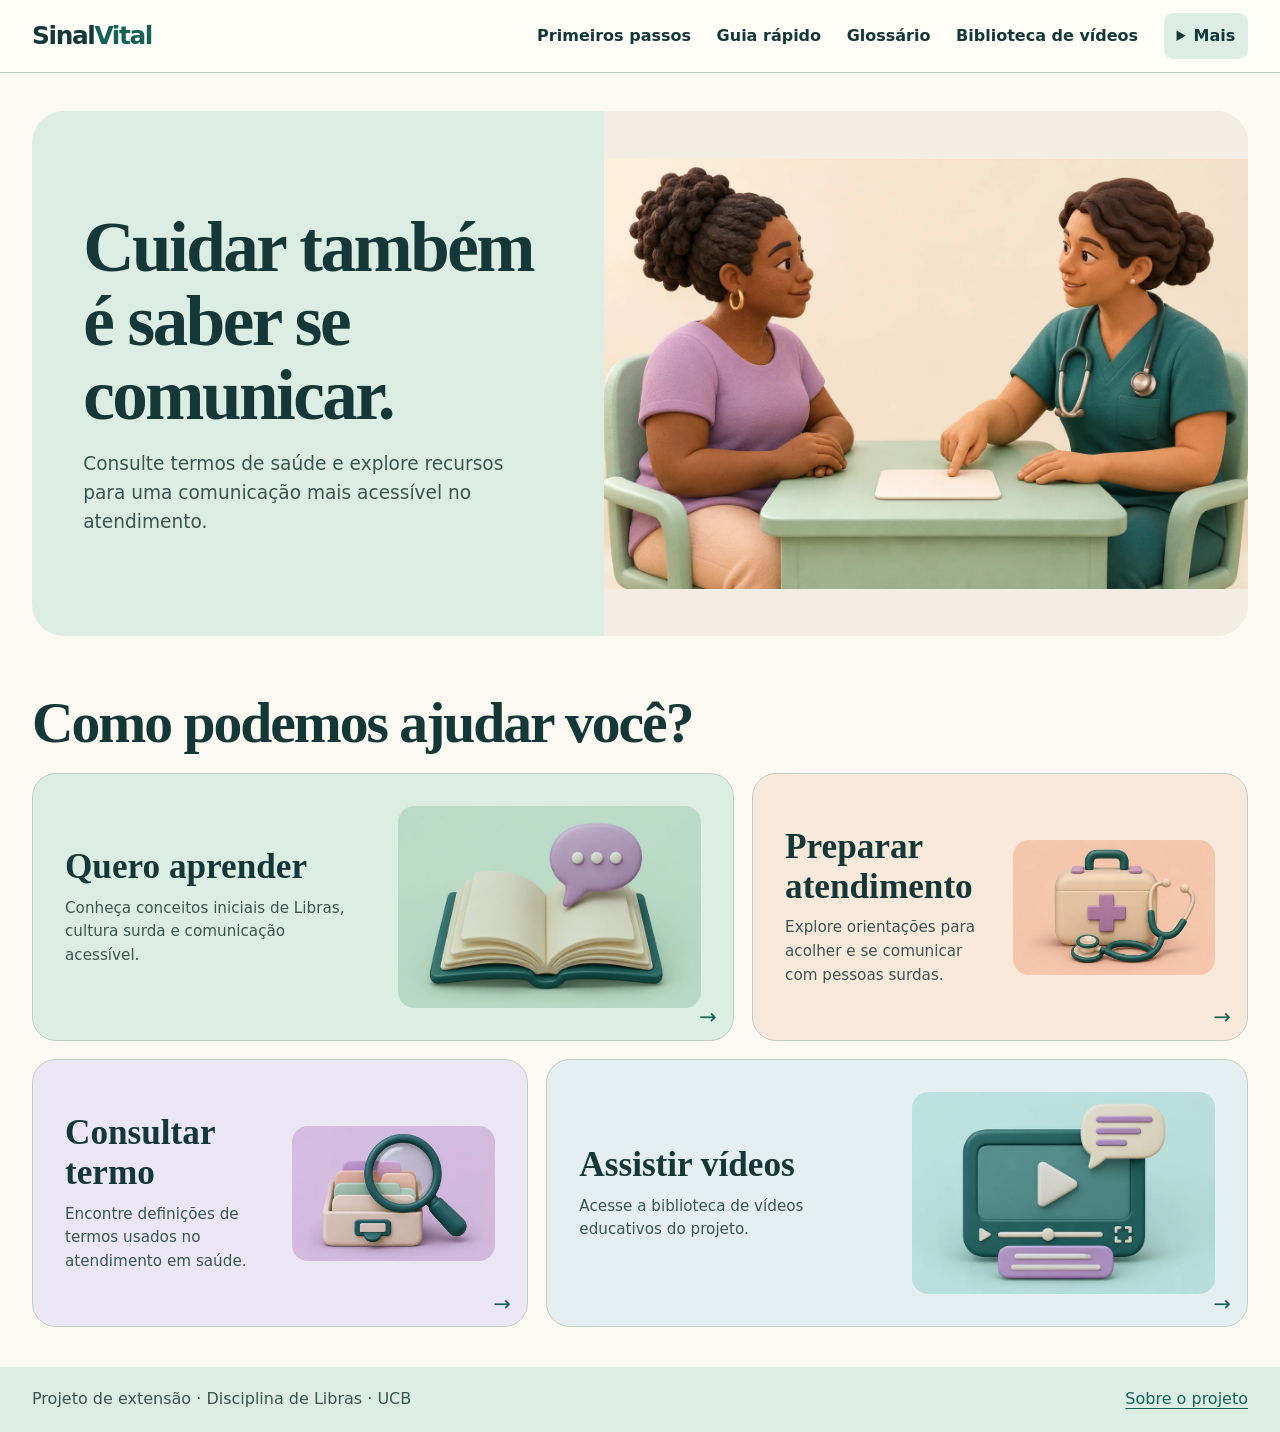
==== index.html @ da1452f1 "feat: implementar estrutura multipagina do SinalVital" ====
<!doctype html>
<html lang="pt-BR">
<head>
  <meta charset="utf-8">
  <meta name="viewport" content="width=device-width, initial-scale=1">
  <meta name="description" content="Recursos educativos sobre Libras e comunicação acessível no atendimento em saúde.">
  <meta name="theme-color" content="#f8f8f1">
  <title>SinalVital | Libras e comunicação na saúde</title>
  <link rel="stylesheet" href="assets/css/global.css">
  <link rel="stylesheet" href="assets/css/components.css">
  <link rel="stylesheet" href="assets/css/pages/index.css">
  <script defer src="assets/js/navigation.js"></script>
</head>
<body>
  <a class="skip-link" href="#conteudo">Ir para o conteúdo</a>
  <header class="site-header">
    <div class="wrap header-inner">
      <a class="brand" href="index.html" aria-current="page" aria-label="SinalVital, página inicial">Sinal<span>Vital</span></a>
      <nav class="desktop-nav" aria-label="Navegação principal">
        <a href="pages/primeiros-passos.html">Primeiros passos</a>
        <a href="pages/guia-rapido.html">Guia rápido</a>
        <a href="pages/glossario.html">Glossário</a>
        <a href="pages/biblioteca-videos.html">Biblioteca de vídeos</a>
        <details class="disclosure">
          <summary>Mais</summary>
          <div class="menu-panel">
            <a href="pages/quiz.html">Quiz educativo</a>
            <a href="pages/alfabeto-manual.html">Alfabeto manual</a>
            <a href="pages/sobre.html">Sobre o projeto</a>
          </div>
        </details>
      </nav>
      <nav class="mobile-nav" aria-label="Navegação principal">
        <details class="disclosure" data-current>
          <summary>Menu</summary>
          <div class="menu-panel">
            <a href="index.html" aria-current="page">Home</a>
            <a href="pages/primeiros-passos.html">Primeiros passos</a>
            <a href="pages/guia-rapido.html">Guia rápido</a>
            <a href="pages/glossario.html">Glossário</a>
            <a href="pages/biblioteca-videos.html">Biblioteca de vídeos</a>
            <a href="pages/quiz.html">Quiz educativo</a>
            <a href="pages/alfabeto-manual.html">Alfabeto manual</a>
            <a href="pages/sobre.html">Sobre o projeto</a>
          </div>
        </details>
      </nav>
    </div>
  </header>

  <main id="conteudo" class="wrap" tabindex="-1">
    <section class="hero" aria-labelledby="home">
      <div class="hero-copy">
        <h1 id="home" tabindex="-1">Cuidar também é saber se comunicar.</h1>
        <p>Consulte termos de saúde e explore recursos para uma comunicação mais acessível no atendimento.</p>
      </div>
      <img class="hero-image" src="assets/img/acolhimento.webp" alt="" width="1440" height="960" fetchpriority="high" decoding="async">
    </section>
    <section class="paths" aria-labelledby="paths-title">
      <h2 id="paths-title">Como podemos ajudar você?</h2>
      <ul class="cards">
        <li>
          <a class="card" href="pages/primeiros-passos.html">
            <img class="path-art" src="assets/img/card-aprender.webp" alt="" width="720" height="480" loading="lazy" decoding="async">
            <div><h3>Quero aprender</h3><p>Conheça conceitos iniciais de Libras, cultura surda e comunicação acessível.</p></div>
            <span class="arrow" aria-hidden="true">→</span>
          </a>
        </li>
        <li>
          <a class="card" href="pages/guia-rapido.html">
            <img class="path-art" src="assets/img/card-atendimento.webp" alt="" width="720" height="480" loading="lazy" decoding="async">
            <div><h3>Preparar atendimento</h3><p>Explore orientações para acolher e se comunicar com pessoas surdas.</p></div>
            <span class="arrow" aria-hidden="true">→</span>
          </a>
        </li>
        <li>
          <a class="card" href="pages/glossario.html">
            <img class="path-art" src="assets/img/card-glossario.webp" alt="" width="720" height="480" loading="lazy" decoding="async">
            <div><h3>Consultar termo</h3><p>Encontre definições de termos usados no atendimento em saúde.</p></div>
            <span class="arrow" aria-hidden="true">→</span>
          </a>
        </li>
        <li>
          <a class="card" href="pages/biblioteca-videos.html">
            <img class="path-art" src="assets/img/card-videos.webp" alt="" width="720" height="480" loading="lazy" decoding="async">
            <div><h3>Assistir vídeos</h3><p>Acesse a biblioteca de vídeos educativos do projeto.</p></div>
            <span class="arrow" aria-hidden="true">→</span>
          </a>
        </li>
      </ul>
    </section>
  </main>

  <footer class="site-footer">
    <div class="wrap footer-inner">
      <p>Projeto de extensão · Disciplina de Libras · UCB</p>
      <a href="pages/sobre.html">Sobre o projeto</a>
    </div>
  </footer>
</body>
</html>
---- assets/css/global.css ----
:root {
  color-scheme: light;
  --ink: #143837;
  --muted: #3a5651;
  --accent: #146356;
  --paper: #fbf9f2;
  --mint: #dceee4;
  --line: #bdcfc5;
  --lilac: #ece7f6;
  --peach: #f8e9db;
  --mist: #e5eff2;
  --surface: #fffdf8;
  --font-body: system-ui, sans-serif;
  --font-display: Georgia, "Times New Roman", serif;
  --container-max: 76rem;
  --container-gutter: 2.5rem;
  --content-measure: 65ch;
  --control-height: 2.75rem;
  --panel-radius: 1.35rem;

  font-family: var(--font-body);
  color: var(--ink);
  background: var(--paper);
  line-height: 1.55;
}

*, *::before, *::after { box-sizing: border-box; }
body, h1, h2, h3, p { margin: 0; }
a { color: var(--accent); text-underline-offset: .22em; }
:focus-visible { outline: 3px solid var(--accent); outline-offset: 4px; }
[tabindex="-1"] { scroll-margin-top: 1.25rem; }

h2, .page-title { font-size: clamp(1.5rem, 3vw, 2rem); line-height: 1.2; letter-spacing: -.03em; }

.wrap {
  width: min(var(--container-max), calc(100% - var(--container-gutter)));
  margin-inline: auto;
}

@media (max-width: 47.99rem) {
  :root { --container-gutter: 2rem; }
  .wrap { width: calc(100% - var(--container-gutter)); }
}

[hidden] { display: none !important; }

.skip-link {
  position: absolute;
  z-index: 2;
  inset: .5rem auto auto .5rem;
  padding: .75rem 1rem;
  background: white;
  transform: translateY(-200%);
}

.skip-link:focus { transform: none; }

.visually-hidden {
  position: absolute;
  width: 1px;
  height: 1px;
  padding: 0;
  overflow: hidden;
  clip-path: inset(50%);
  white-space: nowrap;
}

@keyframes sinalvital-enter {
  from { opacity: 0; transform: translateY(.4rem); }
  to { opacity: 1; transform: translateY(0); }
}
---- assets/css/components.css ----
.site-header { background: var(--surface); border-bottom: 1px solid var(--line); }
.header-inner { display: flex; justify-content: space-between; align-items: center; gap: 1rem; min-height: 4.5rem; }
.brand { font-size: 1.55rem; font-weight: 800; letter-spacing: -.055em; text-decoration: none; color: var(--ink); }
.brand span { color: var(--accent); }
.desktop-nav { display: flex; align-items: center; gap: clamp(.7rem, 2vw, 1.75rem); }
.mobile-nav { display: none; }
nav a, .disclosure > summary, .journey-explore > summary { color: var(--ink); font-weight: 650; }
nav a { text-decoration: none; }
nav a:hover, nav a[aria-current="page"], .disclosure[data-current] > summary { text-decoration: underline; }
.disclosure { position: relative; }
.disclosure > summary, .journey-explore > summary { cursor: pointer; padding: .65rem .8rem; border-radius: .6rem; background: var(--mint); }
.menu-panel {
  position: absolute;
  z-index: 1;
  inset: calc(100% + .55rem) 0 auto auto;
  width: max-content;
  max-width: calc(100vw - 2.5rem);
  padding: .35rem;
  border: 1px solid var(--line);
  border-radius: .8rem;
  background: white;
  box-shadow: 0 .5rem 1.5rem #173b361a;
}
.menu-panel a { display: block; padding: .6rem .8rem; border-radius: .5rem; }
.menu-panel a:hover, .menu-panel a[aria-current="page"] { background: var(--mint); }

@media (max-width: 52rem) {
  .desktop-nav { display: none; }
  .mobile-nav { display: block; }
}

.site-footer { background: var(--mint); margin-top: 1rem; }
.footer-inner { display: flex; flex-wrap: wrap; justify-content: space-between; gap: .5rem 1rem; padding-block: 1.25rem; }
.site-footer p { color: var(--muted); }

.module { border: 0; padding-block: clamp(1.5rem, 4vw, 3.5rem); }
.module > p:first-of-type { font-size: 1.1rem; }

.module p { max-width: var(--content-measure); color: var(--muted); margin-block: .65rem; }

.module .page-title {
  font-family: var(--font-display);
  font-size: clamp(2.25rem, 4.5vw, 3.9rem);
}

.related { display: flex; flex-wrap: wrap; gap: .5rem 1.25rem; list-style: none; padding: 0; margin: .75rem 0 0; }

.cards { display: grid; grid-template-columns: repeat(2, minmax(0, 1fr)); gap: .9rem; list-style: none; padding: 0; margin: 1rem 0 0; }
.card {
  display: grid;
  grid-template-columns: auto minmax(0, 1fr) auto;
  align-items: center;
  gap: .9rem;
  height: 100%;
  padding: 1.15rem;
  border: 1px solid var(--line);
  border-radius: 1rem;
  background: white;
  color: var(--ink);
  text-decoration: none;
  transition: background-color .16s ease, border-color .16s ease;
}
.card:hover, .card:focus-visible { background: #eef7ef; border-color: var(--accent); }
.card-icon {
  display: grid;
  place-items: center;
  width: 2.8rem;
  aspect-ratio: 1;
  border-radius: .8rem;
  background: var(--mint);
  color: var(--accent);
  font-size: 1.2rem;
}
.card h3 { font-size: 1.08rem; }
.card p { color: var(--muted); margin-top: .2rem; font-size: .95rem; }
.arrow { font-size: 1.3rem; color: var(--accent); }

.card-icon svg { width: 1.55rem; height: 1.55rem; }

@media (max-width: 40rem) {
  .cards { grid-template-columns: 1fr; }
  .card { padding: .85rem; gap: .6rem; }
}

@media (prefers-reduced-motion: reduce) {
  .card { transition: none; }
}

.journey-steps button,
.journey-button {
  min-height: var(--control-height);
  border: 1px solid var(--accent);
  border-radius: .65rem;
  padding: .6rem .85rem;
  font: inherit;
  font-weight: 700;
  cursor: pointer;
}

.journey-steps button:focus-visible,
.journey-button:focus-visible,
.journey-explore summary:focus-visible { outline-color: var(--ink); }

.journey-button { background: var(--accent); color: white; }
.journey-button:hover { background: var(--ink); }
.journey-button-secondary { background: white; color: var(--ink); }
.journey-button-secondary:hover:not(:disabled) { background: var(--mint); }
.journey-button:disabled { opacity: .55; cursor: default; }

.journey-explore { margin-top: 1.15rem; border: 1px solid var(--line); border-radius: .8rem; }
.journey-explore > div { padding: 0 .85rem .75rem; }

.journey-scenario {
  margin-top: 1.15rem;
  padding: clamp(.85rem, 2vw, 1.35rem);
  border: 1px solid var(--line);
  border-radius: .9rem;
  background: var(--paper);
}
.journey-scenario fieldset { padding: 0; border: 0; margin: 0 0 .8rem; min-width: 0; }
.journey-scenario legend { font-weight: 750; padding: 0; }
.journey-scenario label {
  display: flex;
  align-items: flex-start;
  gap: .55rem;
  margin-top: .55rem;
  padding: .6rem .75rem;
  border: 1px solid var(--line);
  border-radius: .6rem;
  background: white;
  cursor: pointer;
}
.journey-scenario label:has(:checked) { border-color: var(--accent); background: var(--mint); }
.journey-scenario label:focus-within { outline: 2px solid var(--accent); outline-offset: 2px; }
.journey-scenario input { flex: none; margin: .3em 0 0; accent-color: var(--accent); }

@media (prefers-reduced-motion: no-preference) {
  .journey-explore[open] > div { animation: sinalvital-enter .24s ease-out; }
}

.practice-grid {
  display: grid;
  grid-template-columns: repeat(3, minmax(0, 1fr));
  gap: 1rem;
  margin-block: 1.75rem;
}

.practice-grid article, .video-grid article, .feature, .quiz-shell {
  border: 1px solid var(--line);
  border-radius: var(--panel-radius);
  background: var(--surface);
}
.practice-grid article, .video-grid article > div, .feature > div, .quiz-shell { padding: clamp(1rem, 3vw, 1.75rem); }

.practice-grid article:nth-child(3n+2) { background: var(--mint); }
.practice-grid article:nth-child(3n+3) { background: var(--lilac); }
.feature {
  display: grid;
  grid-template-columns: minmax(0, 1.5fr) minmax(0, 1fr);
  margin-block: 1.75rem;
}

.feature > img { height: 100%; max-height: 38rem; border-radius: 0 var(--panel-radius) var(--panel-radius) 0; }

.art-intro {
  display: grid;
  grid-template-columns: minmax(0, 1fr) minmax(0, .62fr);
  align-items: center;
  gap: clamp(1rem, 3vw, 2rem);
  background: var(--mint);
  border-radius: 1.5rem;
  padding: clamp(1.25rem, 4vw, 3rem);
}
.art-intro img, .alphabet-art {
  display: block;
  width: 100%;
  height: auto;
  max-height: 15rem;
  object-fit: contain;
  mix-blend-mode: multiply;
}
.art-intro p { margin-bottom: 0; font-size: 1.1rem; }

@media (max-width: 47.99rem) {
  .art-intro { grid-template-columns: minmax(0, 1fr); }
  .art-intro img { max-height: 11rem; }
  .feature, .practice-grid { grid-template-columns: 1fr; }
  .feature > img { max-height: 16rem; border-radius: 0 0 var(--panel-radius) var(--panel-radius); }
}
---- assets/css/pages/index.css ----
.hero {
  display: grid;
  grid-template-columns: minmax(0, .94fr) minmax(0, 1.06fr);
  align-items: stretch;
  min-height: clamp(24rem, 41vw, 34rem);
  margin-block: clamp(1rem, 3vw, 2.5rem) 3.25rem;
  border-radius: 2rem;
  background: var(--mint);
}
.hero-copy {
  align-self: center;
  padding: clamp(1.8rem, 5vw, 4.5rem) clamp(1.5rem, 4vw, 4rem);
}
.hero h1 {
  font-family: var(--font-display);
  font-size: clamp(2.65rem, 5.55vw, 5.35rem);
  max-width: 14ch;
  line-height: 1.04;
  letter-spacing: -.035em;
}

.hero p { margin-top: 1.1rem; max-width: 39ch; color: var(--muted); font-size: clamp(1rem, 1.45vw, 1.2rem); }

.hero-image {
  display: block;
  width: 100%;
  height: 100%;
  min-height: 0;
  object-fit: contain;
  border-radius: 0 2rem 2rem 0;
  background: #f2eee4;
}

.paths { margin-bottom: 2.5rem; }

.paths h2 {
  font-family: var(--font-display);
  letter-spacing: -.035em;
  font-size: clamp(2.25rem, 4.5vw, 3.9rem);
}

.paths .cards { grid-template-columns: repeat(12, minmax(0, 1fr)); gap: 1.15rem; }
.paths li { grid-column: span 5; }
.paths li:nth-child(4n+1), .paths li:nth-child(4n+4) { grid-column: span 7; }
.paths .card {
  position: relative;
  min-height: 12rem;
  grid-template-columns: minmax(0, 1fr) minmax(0, .95fr);
  isolation: isolate;
  align-items: start;
  padding: clamp(1.15rem, 2.5vw, 2.25rem);
  border-radius: 1.5rem;
  background: var(--mint);
}
.paths .card > div { grid-row: 1; grid-column: 1; align-self: center; }
.paths .card h3 { font-family: var(--font-display); font-size: clamp(1.5rem, 3vw, 2.2rem); line-height: 1.12; }
.paths .card p { margin-top: .65rem; max-width: 30ch; }
.paths li:nth-child(2) .card { background: var(--peach); }
.paths li:nth-child(3) .card { background: var(--lilac); }
.paths li:nth-child(4) .card { background: var(--mist); }

.paths .arrow { position: absolute; inset: auto 1rem .4rem auto; }

.path-art {
  width: 100%;
  border-radius: 1rem;
  height: auto;
  min-height: 7rem;
  align-self: center;
  object-fit: contain;
  mix-blend-mode: multiply;
}

@media (max-width: 47.99rem) {
  .hero { grid-template-columns: minmax(0, 1fr); min-height: 0; }
  .hero-image { height: auto; max-height: 19rem; border-radius: 0 0 2rem 2rem; }
  .paths .cards { grid-template-columns: 1fr; }
  .paths .cards > li { grid-column: 1; }
  .paths .card { min-height: 9rem; }
  .paths .card { grid-template-columns: minmax(0, 1fr) minmax(0, .65fr); }
  .path-art { min-height: 0; }
}

@media (max-width: 40rem) {
  .hero { margin-top: 1rem; }
}

@media (prefers-reduced-motion: no-preference) {
  .paths li { animation: sinalvital-enter .4s ease-out both; }
  .paths li:nth-child(2) { animation-delay: .06s; }
  .paths li:nth-child(3) { animation-delay: .12s; }
  .paths li:nth-child(4) { animation-delay: .18s; }
  .paths .card { transition: transform .18s ease, box-shadow .18s ease; }
  .paths .card:hover { box-shadow: 0 .6rem 1.35rem #14383721; }
  .hero, .paths { animation: sinalvital-enter .24s ease-out; }
  .paths .card:hover { transform: translateY(-2px); }
}
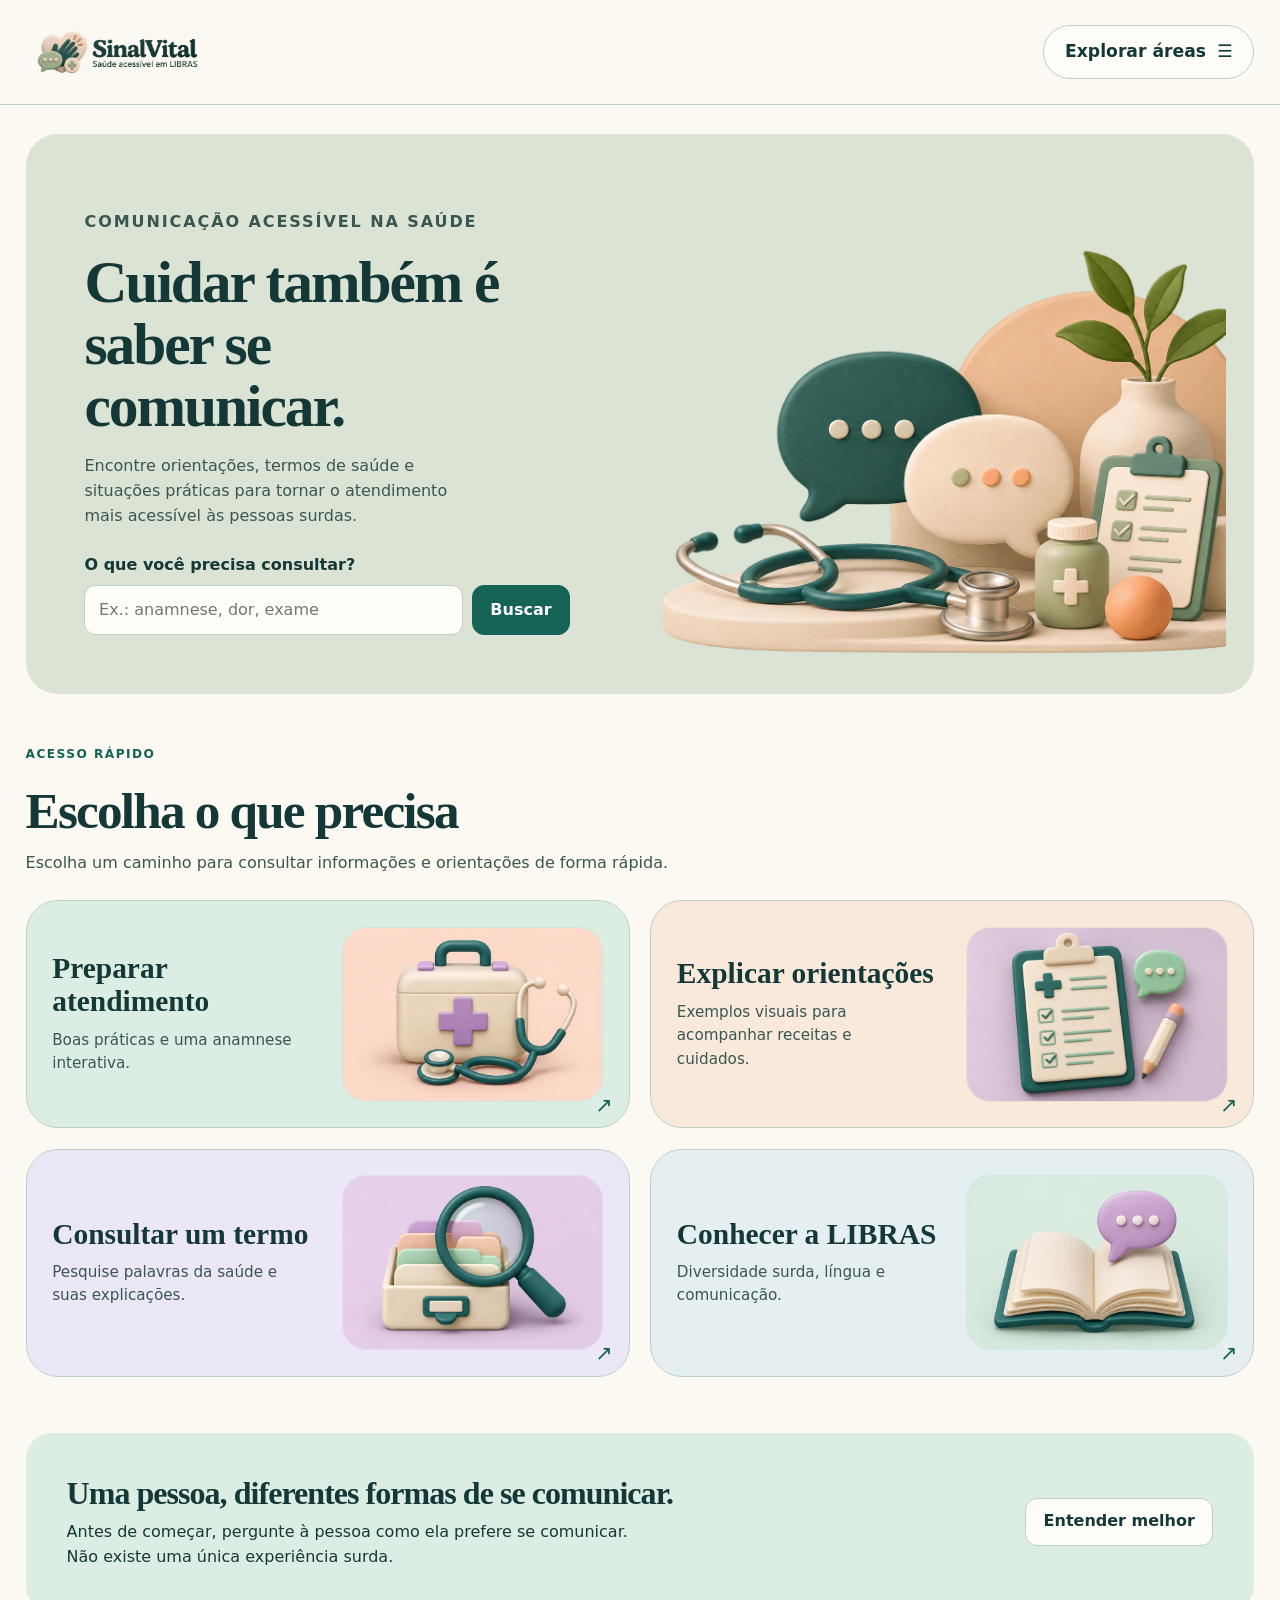
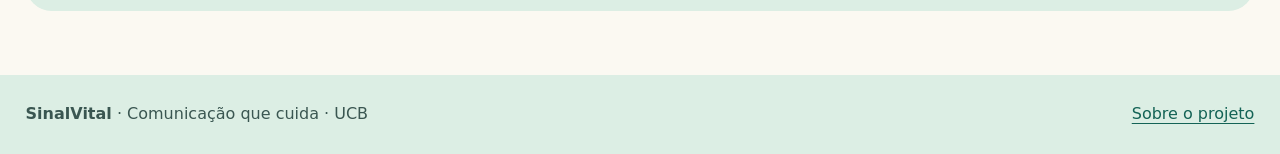
==== commit 866eda88: "feat: integrar interface e funcionalidades do SinalVital" ====
--- a/index.html
+++ b/index.html
@@ -1,101 +1,27 @@
 <!doctype html>
-<html lang="pt-BR">
-<head>
-  <meta charset="utf-8">
-  <meta name="viewport" content="width=device-width, initial-scale=1">
-  <meta name="description" content="Recursos educativos sobre Libras e comunicação acessível no atendimento em saúde.">
-  <meta name="theme-color" content="#f8f8f1">
-  <title>SinalVital | Libras e comunicação na saúde</title>
-  <link rel="stylesheet" href="assets/css/global.css">
-  <link rel="stylesheet" href="assets/css/components.css">
-  <link rel="stylesheet" href="assets/css/pages/index.css">
-  <script defer src="assets/js/navigation.js"></script>
-</head>
-<body>
-  <a class="skip-link" href="#conteudo">Ir para o conteúdo</a>
-  <header class="site-header">
-    <div class="wrap header-inner">
-      <a class="brand" href="index.html" aria-current="page" aria-label="SinalVital, página inicial">Sinal<span>Vital</span></a>
-      <nav class="desktop-nav" aria-label="Navegação principal">
-        <a href="pages/primeiros-passos.html">Primeiros passos</a>
-        <a href="pages/guia-rapido.html">Guia rápido</a>
-        <a href="pages/glossario.html">Glossário</a>
-        <a href="pages/biblioteca-videos.html">Biblioteca de vídeos</a>
-        <details class="disclosure">
-          <summary>Mais</summary>
-          <div class="menu-panel">
-            <a href="pages/quiz.html">Quiz educativo</a>
-            <a href="pages/alfabeto-manual.html">Alfabeto manual</a>
-            <a href="pages/sobre.html">Sobre o projeto</a>
-          </div>
-        </details>
-      </nav>
-      <nav class="mobile-nav" aria-label="Navegação principal">
-        <details class="disclosure" data-current>
-          <summary>Menu</summary>
-          <div class="menu-panel">
-            <a href="index.html" aria-current="page">Home</a>
-            <a href="pages/primeiros-passos.html">Primeiros passos</a>
-            <a href="pages/guia-rapido.html">Guia rápido</a>
-            <a href="pages/glossario.html">Glossário</a>
-            <a href="pages/biblioteca-videos.html">Biblioteca de vídeos</a>
-            <a href="pages/quiz.html">Quiz educativo</a>
-            <a href="pages/alfabeto-manual.html">Alfabeto manual</a>
-            <a href="pages/sobre.html">Sobre o projeto</a>
-          </div>
-        </details>
-      </nav>
-    </div>
-  </header>
-
-  <main id="conteudo" class="wrap" tabindex="-1">
-    <section class="hero" aria-labelledby="home">
-      <div class="hero-copy">
-        <h1 id="home" tabindex="-1">Cuidar também é saber se comunicar.</h1>
-        <p>Consulte termos de saúde e explore recursos para uma comunicação mais acessível no atendimento.</p>
-      </div>
-      <img class="hero-image" src="assets/img/acolhimento.webp" alt="" width="1440" height="960" fetchpriority="high" decoding="async">
-    </section>
-    <section class="paths" aria-labelledby="paths-title">
-      <h2 id="paths-title">Como podemos ajudar você?</h2>
-      <ul class="cards">
-        <li>
-          <a class="card" href="pages/primeiros-passos.html">
-            <img class="path-art" src="assets/img/card-aprender.webp" alt="" width="720" height="480" loading="lazy" decoding="async">
-            <div><h3>Quero aprender</h3><p>Conheça conceitos iniciais de Libras, cultura surda e comunicação acessível.</p></div>
-            <span class="arrow" aria-hidden="true">→</span>
-          </a>
-        </li>
-        <li>
-          <a class="card" href="pages/guia-rapido.html">
-            <img class="path-art" src="assets/img/card-atendimento.webp" alt="" width="720" height="480" loading="lazy" decoding="async">
-            <div><h3>Preparar atendimento</h3><p>Explore orientações para acolher e se comunicar com pessoas surdas.</p></div>
-            <span class="arrow" aria-hidden="true">→</span>
-          </a>
-        </li>
-        <li>
-          <a class="card" href="pages/glossario.html">
-            <img class="path-art" src="assets/img/card-glossario.webp" alt="" width="720" height="480" loading="lazy" decoding="async">
-            <div><h3>Consultar termo</h3><p>Encontre definições de termos usados no atendimento em saúde.</p></div>
-            <span class="arrow" aria-hidden="true">→</span>
-          </a>
-        </li>
-        <li>
-          <a class="card" href="pages/biblioteca-videos.html">
-            <img class="path-art" src="assets/img/card-videos.webp" alt="" width="720" height="480" loading="lazy" decoding="async">
-            <div><h3>Assistir vídeos</h3><p>Acesse a biblioteca de vídeos educativos do projeto.</p></div>
-            <span class="arrow" aria-hidden="true">→</span>
-          </a>
-        </li>
-      </ul>
-    </section>
-  </main>
-
-  <footer class="site-footer">
-    <div class="wrap footer-inner">
-      <p>Projeto de extensão · Disciplina de Libras · UCB</p>
-      <a href="pages/sobre.html">Sobre o projeto</a>
-    </div>
-  </footer>
-</body>
-</html>
+<html lang="pt-BR"><head>
+<meta charset="utf-8"><meta name="viewport" content="width=device-width,initial-scale=1">
+<meta name="theme-color" content="#fbf9f2"><meta name="description" content="SinalVital: consulta rápida e recursos visuais para comunicação acessível na saúde.">
+<title>Início | SinalVital</title>
+<link rel="preload" as="image" href="assets/img/home-hero-editorial.png">
+<link rel="icon" type="image/png" href="assets/img/favicon-sinalvital.png">
+<link rel="apple-touch-icon" href="assets/img/favicon-sinalvital.png">
+<link rel="stylesheet" href="assets/css/global.css"><link rel="stylesheet" href="assets/css/components.css"><link rel="stylesheet" href="assets/css/editorial-wide.css"><link rel="stylesheet" href="assets/css/pages/index.css">
+<script defer src="assets/js/navigation.js"></script>
+</head><body><a class="skip-link" href="#conteudo">Ir para o conteúdo principal</a>
+<header class="site-header"><div class="wrap header-inner">
+<a class="brand" href="index.html" aria-label="SinalVital — ir para página inicial"><img class="brand-logo" src="assets/img/logo-sinalvital-libras.png" width="367" height="76" alt="SinalVital — Saúde acessível em LIBRAS"></a>
+<details class="site-menu"><summary aria-label="Explorar áreas do site"><span class="menu-word">Explorar áreas</span><span aria-hidden="true">☰</span></summary>
+<nav class="site-menu-panel" aria-label="Áreas do SinalVital">
+<div><strong>ATENDIMENTO</strong><a href="pages/atendimento.html" >Atendimento</a><a href="pages/orientacoes.html" >Orientações acessíveis</a></div>
+<div><strong>RECURSOS</strong><a href="pages/glossario.html" >Glossário</a><a href="pages/conhecer.html" >Conhecer</a></div>
+<div><strong>PROJETO</strong><a href="pages/sobre.html" >Sobre o projeto</a></div>
+</nav></details></div></header>
+<main id="conteudo" class="wrap" tabindex="-1"><section class="hero"><div class="hero-copy"><p class="eyebrow">COMUNICAÇÃO ACESSÍVEL NA SAÚDE</p><h1>Cuidar também é saber se comunicar.</h1><p>Encontre orientações, termos de saúde e situações práticas para tornar o atendimento mais acessível às pessoas surdas.</p><form action="pages/glossario.html" method="get" class="home-search" role="search"><label for="home-query">O que você precisa consultar?</label><div class="home-search-row"><input id="home-query" name="q" type="search" placeholder="Ex.: anamnese, dor, exame" autocomplete="off"><button type="submit">Buscar</button></div></form></div><div class="hero-visual" aria-hidden="true"></div></section>
+<section class="paths" aria-labelledby="paths-title"><p class="eyebrow">ACESSO RÁPIDO</p><h2 id="paths-title">Escolha o que precisa</h2><p class="section-note">Escolha um caminho para consultar informações e orientações de forma rápida.</p><ul class="cards">
+<li><a class="card" href="pages/atendimento.html"><div><h3>Preparar atendimento</h3><p>Boas práticas e uma anamnese interativa.</p></div><img class="path-art" src="assets/img/card-atendimento.webp" alt="" loading="lazy"><span class="arrow" aria-hidden="true">↗</span></a></li>
+<li><a class="card" href="pages/orientacoes.html"><div><h3>Explicar orientações</h3><p>Exemplos visuais para acompanhar receitas e cuidados.</p></div><img class="path-art" src="assets/img/prancheta-e-dialogo.webp" alt="" loading="lazy"><span class="arrow" aria-hidden="true">↗</span></a></li>
+<li><a class="card" href="pages/glossario.html"><div><h3>Consultar um termo</h3><p>Pesquise palavras da saúde e suas explicações.</p></div><img class="path-art" src="assets/img/card-glossario.webp" alt="" loading="lazy"><span class="arrow" aria-hidden="true">↗</span></a></li>
+<li><a class="card" href="pages/conhecer.html"><div><h3>Conhecer a LIBRAS</h3><p>Diversidade surda, língua e comunicação.</p></div><img class="path-art" src="assets/img/card-aprender.webp" alt="" loading="lazy"><span class="arrow" aria-hidden="true">↗</span></a></li></ul></section>
+<section class="quiet-banner"><div><h2>Uma pessoa, diferentes formas de se comunicar.</h2><p>Antes de começar, pergunte à pessoa como ela prefere se comunicar. Não existe uma única experiência surda.</p></div><a class="button-link secondary" href="pages/conhecer.html">Entender melhor</a></section></main>
+<footer class="site-footer"><div class="wrap footer-inner"><p><strong>SinalVital</strong> · Comunicação que cuida · UCB</p><a href="pages/sobre.html">Sobre o projeto</a></div></footer></body></html>
--- a/assets/css/components.css
+++ b/assets/css/components.css
@@ -187,3 +187,93 @@
   .feature, .practice-grid { grid-template-columns: 1fr; }
   .feature > img { max-height: 16rem; border-radius: 0 0 var(--panel-radius) var(--panel-radius); }
 }
+
+/* SinalVital — navegação compacta */
+.brand {display:inline-flex;align-items:center;gap:.65rem;font-size:1.15rem;letter-spacing:-.025em;line-height:1.12}
+.brand small {display:block;color:var(--muted);font-size:.67rem;letter-spacing:.015em;margin-top:.2rem;font-weight:500}
+.brand-mark {display:grid;place-items:center;background:var(--accent);color:#fff;border-radius:.7rem;width:2.55rem;height:2.55rem;font-family:Georgia,serif;font-size:1.45rem}
+.site-header {position:relative;z-index:10;background:var(--paper)}
+.site-menu {position:relative}
+.site-menu summary {list-style:none;display:flex;align-items:center;gap:.75rem;border:1px solid var(--line);border-radius:999px;min-height:2.75rem;padding:.55rem 1rem;cursor:pointer;font-weight:650;background:var(--surface)}
+.site-menu summary::-webkit-details-marker{display:none}
+.site-menu summary:hover,.site-menu[open] summary {background:var(--mint)}
+.site-menu-panel {position:absolute;z-index:20;top:calc(100% + .6rem);right:0;width:min(43rem,calc(100vw - 2rem));display:grid;grid-template-columns:repeat(3,minmax(0,1fr));gap:1.3rem;background:var(--surface);border:1px solid var(--line);border-radius:1.3rem;padding:1.45rem;box-shadow:0 1rem 2.5rem #14383721}
+.site-menu-panel strong{font-size:.73rem;letter-spacing:.09em;color:var(--muted)}
+.site-menu-panel a{display:block;margin-top:.65rem;padding:.42rem .35rem;border-radius:.45rem}
+.site-menu-panel a:hover,.site-menu-panel a[aria-current=page]{background:var(--mint);text-decoration:none}
+@media(max-width:40rem){.site-menu-panel{grid-template-columns:1fr;width:min(20rem,calc(100vw - 2rem));max-height:75vh;overflow-y:auto;gap:.9rem}.menu-word{font-size:.86rem}}
+.button-link,.outline-button,.home-search button,.sim-actions button{display:inline-flex;align-items:center;justify-content:center;min-height:2.75rem;padding:.65rem 1.1rem;border-radius:.75rem;font:inherit;font-weight:700;text-decoration:none;cursor:pointer;background:var(--accent);color:white;border:1px solid var(--accent)}
+.outline-button,.button-link.secondary{background:var(--surface);color:var(--ink);border-color:var(--line)}
+.outline-button:hover,.button-link.secondary:hover{background:var(--mint)}
+button:disabled{opacity:.6;cursor:not-allowed}
+.eyebrow{font-weight:800;color:var(--accent);letter-spacing:.12em;font-size:.76rem;margin-bottom:1rem}
+.section-note{color:var(--muted);margin-top:.65rem}
+.quiet-banner{background:var(--mint);border-radius:1.6rem;padding:clamp(1.4rem,3vw,2.5rem);display:flex;align-items:center;justify-content:space-between;gap:1rem;margin-block:3rem}
+.quiet-banner h2{font-family:var(--font-display)}.quiet-banner p{max-width:58ch;margin-top:.5rem}
+@media(max-width:40rem){.quiet-banner{flex-direction:column;align-items:flex-start}}
+
+/* v1.1 — real, consistently visible brand mark */
+.brand-mark { display:block; flex:none; width:2.55rem; height:2.55rem; border-radius:.7rem; object-fit:contain; background:var(--accent); }
+.brand > span { color:var(--ink); }
+.brand > span > span { color:var(--accent); }
+
+
+/* v1.4 — logo completa no cabeçalho */
+.brand {display:inline-flex;align-items:center;gap:0;text-decoration:none}
+.brand-logo {display:block;width:auto;height:3rem;max-width:min(17rem,40vw);object-fit:contain}
+@media (max-width:47.99rem){.brand-logo{height:2.45rem;max-width:60vw}}
+
+
+/* SinalVital — cabeçalho mais legível (revisão 26/11/2026)
+   Seletores mais específicos para manter os tamanhos mesmo quando
+   editorial-wide.css é carregado após components.css. */
+.site-header .header-inner {
+  min-height: 6.5rem;
+  gap: clamp(.75rem, 2vw, 1.5rem);
+}
+.site-header .brand {
+  min-width: 0;
+  flex-shrink: 1;
+}
+.site-header .brand-logo {
+  display: block;
+  height: clamp(3.8rem, 4.5vw, 4.7rem);
+  width: auto;
+  max-width: min(22rem, 50vw);
+  object-fit: contain;
+}
+.site-header .site-menu summary {
+  min-height: 3.35rem;
+  padding: .85rem 1.3rem;
+  gap: .7rem;
+  font-size: 1.075rem;
+  line-height: 1.25;
+  font-weight: 700;
+  white-space: nowrap;
+}
+.site-header .site-menu .menu-word {
+  font-size: inherit;
+}
+@media (max-width: 47.99rem) {
+  .site-header .header-inner { min-height: 5.4rem; }
+  .site-header .brand-logo {
+    height: 3.2rem;
+    max-width: min(12rem, 51vw);
+  }
+  .site-header .site-menu summary {
+    min-height: 3rem;
+    padding: .65rem .85rem;
+    gap: .45rem;
+    font-size: 1rem;
+  }
+}
+@media (max-width: 22rem) {
+  .site-header .brand-logo {
+    height: 2.8rem;
+    max-width: 45vw;
+  }
+  .site-header .site-menu summary {
+    padding-inline: .55rem;
+    font-size: .95rem;
+  }
+}
--- a/assets/css/editorial-wide.css
+++ b/assets/css/editorial-wide.css
@@ -0,0 +1,175 @@
+/* SinalVital v1.2 — layout editorial amplo e acessível.
+   Mantém as funcionalidades de v1.1; altera somente a composição visual. */
+:root {
+  --container-max: 88rem;
+  --container-gutter: clamp(1.5rem, 4vw, 5rem);
+  --content-measure: 66ch;
+}
+
+/* O conteúdo aproveita a janela; o texto continua com largura confortável. */
+.wrap { width: min(var(--container-max), calc(100% - var(--container-gutter))); }
+.site-header { background: var(--paper); }
+.header-inner { min-height: 5.25rem; }
+.brand { font-size: clamp(1.25rem, 1.55vw, 1.65rem); }
+.brand-mark { width: 3.1rem; height: 3.1rem; }
+.site-menu summary { padding-inline: 1.2rem; }
+
+
+.paths { margin-bottom: clamp(2rem, 4vw, 4rem); }
+.paths .cards { gap: clamp(.85rem, 1.6vw, 1.5rem); margin-top: 1.5rem; }
+.paths .card { min-height: clamp(12rem, 15vw, 16rem); padding: clamp(1.25rem, 2vw, 2.2rem); border-radius: 2rem; }
+.paths .card h3 { font-size: clamp(1.55rem, 2.3vw, 2.45rem); }
+.paths .card p { max-width: 25ch; }
+.paths .path-art { border-radius: 1.8rem; }
+.quiet-banner { padding: clamp(1.7rem, 3.2vw, 3.2rem); margin-block: 3.5rem 4rem; }
+
+/* Páginas internas recebem a mesma amplitude da Home. */
+.simple-hero {
+  display: grid;
+  grid-template-columns: minmax(0, 1.35fr) minmax(0, .65fr);
+  align-items: center;
+  gap: clamp(1.5rem, 3vw, 3rem);
+  min-height: 24rem;
+  padding: clamp(2rem, 4vw, 3.5rem);
+  margin-block: 2rem 3rem;
+  border-radius: 2.5rem;
+}
+.simple-hero h1 {
+  max-width: 22ch;
+  font-size: clamp(2.5rem, 3.5vw, 4.25rem);
+  line-height: 1.1;
+}
+.simple-hero .lead {
+  max-width: 55ch;
+  font-size: clamp(1rem, 1.1vw, 1.2rem);
+  line-height: 1.6;
+}
+.simple-hero img {
+  display: block;
+  width: min(100%, 22rem);
+  height: auto;
+  max-height: 22rem;
+  object-fit: contain;
+  justify-self: center;
+  border-radius: var(--image-radius);
+}
+.content-section { margin-block: clamp(2.4rem, 4.5vw, 4.5rem); }
+.content-section > h2 { font-family: var(--font-display); font-size: clamp(1.85rem, 2.4vw, 2.6rem); }
+.three-grid { gap: clamp(1rem, 1.6vw, 1.8rem); }
+.info-card { padding: clamp(1.3rem, 2vw, 2.2rem); min-height: 12rem; }
+.split-block { gap: clamp(1.5rem, 3.5vw, 4rem); padding: clamp(1.5rem, 3.3vw, 3.8rem); }
+.sim-box { max-width: 85rem; }
+.example-sheet { max-width: 74rem; margin-inline: auto; }
+.glossary-toolbar { padding: clamp(1.3rem, 2vw, 2rem); gap: 1.5rem; }
+.term-grid { gap: clamp(.8rem, 1.3vw, 1.3rem); }
+.term-card { padding: clamp(1.15rem, 1.6vw, 1.6rem); min-height: 12rem; }
+.glossary-layout:has(.term-detail:not([hidden])) { grid-template-columns: minmax(0, 1.5fr) minmax(20rem, .9fr); }
+.term-detail { padding: clamp(1.4rem, 2vw, 2.2rem); }
+.footer-inner { padding-block: 1.7rem; }
+
+/* 1080–1439 px: cartões em duas colunas, textos sem aperto. */
+@media (min-width: 90rem) {
+  .paths .cards { grid-template-columns: repeat(4, minmax(0, 1fr)); }
+  .paths li, .paths li:nth-child(4n+1), .paths li:nth-child(4n+4) { grid-column: auto; }
+  .paths .card { display: flex; flex-direction: column; justify-content: space-between; gap: 1.15rem; }
+  .paths .card > div { align-self: stretch; }
+  .paths .card h3 { font-size: clamp(1.55rem, 1.8vw, 2rem); }
+  .paths .path-art { width: 100%; max-height: 11rem; object-fit: contain; }
+}
+@media (min-width: 75rem) and (max-width: 89.99rem) {
+  .paths .cards { grid-template-columns: repeat(2, minmax(0, 1fr)); }
+  .paths li, .paths li:nth-child(4n+1), .paths li:nth-child(4n+4) { grid-column: auto; }
+}
+@media (max-width: 74.99rem) {
+  .paths .cards { grid-template-columns: repeat(2, minmax(0, 1fr)); }
+  .paths li, .paths li:nth-child(4n+1), .paths li:nth-child(4n+4) { grid-column: auto; }
+}
+@media (max-width: 60rem) {
+  .glossary-layout:has(.term-detail:not([hidden])) { grid-template-columns: 1fr; }
+}
+@media (max-width: 47.99rem) {
+  :root { --container-gutter: 2rem; }
+  .header-inner { min-height: 4.4rem; }
+  .brand { font-size: 1.12rem; }
+  .brand-mark { height: 2.65rem; width: 2.65rem; }
+  .simple-hero {
+    grid-template-columns: 1fr;
+    min-height: auto;
+    padding: 1.5rem;
+    gap: 1.5rem;
+    border-radius: 1.75rem;
+  }
+  .simple-hero h1 { font-size: clamp(2.2rem, 8vw, 3.25rem); }
+  .simple-hero img {
+    width: min(100%, 18rem);
+    height: auto;
+    max-height: 18rem;
+    justify-self: center;
+  }
+  .paths .cards { grid-template-columns: 1fr; }
+  .paths li, .paths li:nth-child(4n+1), .paths li:nth-child(4n+4) { grid-column: 1; }
+  .paths .card { min-height: 10rem; }
+  .content-section { margin-block: 2rem; }
+  .quiet-banner { margin-block: 2rem 2.5rem; }
+}
+@media (max-width: 24rem) {
+  :root { --container-gutter: 1.25rem; }
+  .site-menu summary { padding-inline: .65rem; gap: .35rem; }
+  .brand small { font-size: .6rem; }
+}
+@media print {
+  .wrap { width: 100%; }
+  .example-sheet { max-width: none; }
+}
+
+
+/* Mantém a simulação de anamnese centralizada. */
+#anamnese .sim-box { width: min(100%, 67rem); max-width: 67rem; margin: 1.5rem auto 0; }
+#anamnese > .smallprint { max-width: 67rem; margin-inline: auto; }
+
+/* Acabamento consistente das ilustrações nas páginas internas.
+   border-radius arredonda; border aplica o contorno. */
+:root { --image-radius: 1.5rem; }
+.simple-hero img, .split-block img, .art-intro img, .alphabet-art,
+.paths .path-art, .term-detail img, .glossary-panel img {
+  display: block; max-width: 100%; border-radius: var(--image-radius);
+  border: 1px solid rgba(18, 81, 72, .10);
+}
+.term-detail img, .glossary-panel img {height: auto;}
+.paths .path-art {border-color: rgba(18, 81, 72, .055);}
+.brand-logo {border:0; border-radius:0;}
+@media (max-width:47.99rem){:root{--image-radius:1.15rem;}}
+
+
+/* Conhecer — imagem do bloco Alfabeto manual e vídeos.
+   Preenche a coluna visual, com cantos arredondados. */
+.split-block {
+  grid-template-columns: minmax(0, 1.2fr) minmax(0, .8fr);
+  align-items: stretch;
+  overflow: hidden;
+}
+
+.split-block img {
+  display: block;
+  width: 100%;
+  height: 100%;
+  min-height: 300px;
+  max-width: none;
+  max-height: none;
+  object-fit: cover;
+  object-position: center;
+  justify-self: stretch;
+  border: none;
+  border-radius: var(--image-radius);
+  mix-blend-mode: normal;
+}
+
+@media (max-width: 47.99rem) {
+  .split-block {
+    grid-template-columns: 1fr;
+  }
+  .split-block img {
+    height: 260px;
+    min-height: 0;
+  }
+}
--- a/assets/css/pages/index.css
+++ b/assets/css/pages/index.css
@@ -1,97 +1,102 @@
+/* SinalVital v1.8 — Home: layout único, sem regras legadas sobrepostas. */
 .hero {
   display: grid;
-  grid-template-columns: minmax(0, .94fr) minmax(0, 1.06fr);
+  grid-template-columns: minmax(0, .95fr) minmax(0, 1.05fr);
+  gap: clamp(.5rem, 1.6vw, 1.6rem);
   align-items: stretch;
-  min-height: clamp(24rem, 41vw, 34rem);
-  margin-block: clamp(1rem, 3vw, 2.5rem) 3.25rem;
-  border-radius: 2rem;
-  background: var(--mint);
+  min-height: clamp(29rem, 38vw, 37rem);
+  margin-block: clamp(1rem, 2.3vw, 2.4rem) clamp(2.5rem, 4vw, 4rem);
+  padding: clamp(1.2rem, 2.2vw, 2rem);
+  border-radius: clamp(1.4rem, 2.5vw, 2.3rem);
+  background-color: #dae3d4;
+  overflow: hidden;
 }
 .hero-copy {
+  min-width: 0;
   align-self: center;
-  padding: clamp(1.8rem, 5vw, 4.5rem) clamp(1.5rem, 4vw, 4rem);
+  padding: clamp(.8rem, 2.4vw, 2.5rem);
 }
 .hero h1 {
+  max-width: 14ch;
   font-family: var(--font-display);
-  font-size: clamp(2.65rem, 5.55vw, 5.35rem);
-  max-width: 14ch;
-  line-height: 1.04;
+  font-size: clamp(2.8rem, 4.65vw, 5.6rem);
   letter-spacing: -.035em;
+  line-height: 1.045;
+}
+.hero p {max-width: 39ch; margin-top: 1.05rem; color: var(--muted); font-size: clamp(1rem, 1.18vw, 1.22rem);}
+.hero .hero-visual {
+  width: 100%;
+  min-width: 0;
+  min-height: 24rem;
+  align-self: stretch;
+  background-image: url('../../img/home-hero-editorial.png');
+  background-size: 140% auto;
+  background-position: center bottom;
+  background-repeat: no-repeat;
+  border: 0;
+  border-radius: 0;
+  background-color: #dae3d4;
+  box-shadow: none;
 }
 
-.hero p { margin-top: 1.1rem; max-width: 39ch; color: var(--muted); font-size: clamp(1rem, 1.45vw, 1.2rem); }
-
-.hero-image {
-  display: block;
-  width: 100%;
-  height: 100%;
-  min-height: 0;
-  object-fit: contain;
-  border-radius: 0 2rem 2rem 0;
-  background: #f2eee4;
+.home-search {margin-top: 1.5rem; max-width: 35rem;}
+.home-search label {display:block; font-weight:750; margin-bottom:.5rem;}
+.home-search-row {display:flex; gap:.55rem;}
+.home-search input {min-width:0; min-height:3rem; width:100%; border:1px solid var(--line); border-radius:.7rem; padding:.7rem .85rem; font:inherit; background:var(--surface);}
+.home-search button {flex:none;}
+.paths {margin-bottom:clamp(2rem,4vw,4rem);}
+.paths h2 {font-family:var(--font-display); letter-spacing:-.035em; font-size:clamp(2rem,4vw,3.3rem);}
+.paths .cards {display:grid; grid-template-columns:repeat(12,minmax(0,1fr)); gap:clamp(.85rem,1.6vw,1.5rem); margin-top:1.5rem;}
+.paths li {grid-column:span 5;}
+.paths li:nth-child(4n+1),.paths li:nth-child(4n+4){grid-column:span 7;}
+.paths .card {position:relative; min-height:clamp(12rem,15vw,16rem); display:grid; grid-template-columns:minmax(0,1fr) minmax(0,.95fr); align-items:center; isolation:isolate; overflow:hidden; padding:clamp(1.15rem,2vw,2.2rem); border-radius:2rem; background:var(--mint);}
+.paths .card > div {grid-row:1; grid-column:1; align-self:center;}
+.paths .card h3 {font-family:var(--font-display); font-size:clamp(1.55rem,2.3vw,2.45rem); line-height:1.12;}
+.paths .card p {max-width:25ch; margin-top:.65rem;}
+.paths li:nth-child(2) .card {background:var(--peach);}
+.paths li:nth-child(3) .card {background:var(--lilac);}
+.paths li:nth-child(4) .card {background:var(--mist);}
+.paths .arrow {position:absolute; inset:auto 1rem .4rem auto;}
+.paths .path-art {width:100%; min-height:7rem; height:auto; align-self:center; object-fit:contain;}
+@media (min-width:90rem) {
+  .paths .cards {grid-template-columns:repeat(4,minmax(0,1fr));}
+  .paths li,.paths li:nth-child(4n+1),.paths li:nth-child(4n+4){grid-column:auto;}
+  .paths .card {display:flex; flex-direction:column; justify-content:space-between; gap:1.15rem;}
+  .paths .card > div {align-self:stretch;}
+  .paths .card h3 {font-size:clamp(1.55rem,1.8vw,2rem);}
+  .paths .path-art {width:100%; max-height:11rem;}
 }
-
-.paths { margin-bottom: 2.5rem; }
-
-.paths h2 {
-  font-family: var(--font-display);
-  letter-spacing: -.035em;
-  font-size: clamp(2.25rem, 4.5vw, 3.9rem);
+@media (min-width:75rem) and (max-width:89.99rem) {
+  .paths .cards {grid-template-columns:repeat(2,minmax(0,1fr));}
+  .paths li,.paths li:nth-child(4n+1),.paths li:nth-child(4n+4){grid-column:auto;}
 }
-
-.paths .cards { grid-template-columns: repeat(12, minmax(0, 1fr)); gap: 1.15rem; }
-.paths li { grid-column: span 5; }
-.paths li:nth-child(4n+1), .paths li:nth-child(4n+4) { grid-column: span 7; }
-.paths .card {
-  position: relative;
-  min-height: 12rem;
-  grid-template-columns: minmax(0, 1fr) minmax(0, .95fr);
-  isolation: isolate;
-  align-items: start;
-  padding: clamp(1.15rem, 2.5vw, 2.25rem);
-  border-radius: 1.5rem;
-  background: var(--mint);
+@media (max-width:74.99rem) {
+  .paths .cards {grid-template-columns:repeat(2,minmax(0,1fr));}
+  .paths li,.paths li:nth-child(4n+1),.paths li:nth-child(4n+4){grid-column:auto;}
 }
-.paths .card > div { grid-row: 1; grid-column: 1; align-self: center; }
-.paths .card h3 { font-family: var(--font-display); font-size: clamp(1.5rem, 3vw, 2.2rem); line-height: 1.12; }
-.paths .card p { margin-top: .65rem; max-width: 30ch; }
-.paths li:nth-child(2) .card { background: var(--peach); }
-.paths li:nth-child(3) .card { background: var(--lilac); }
-.paths li:nth-child(4) .card { background: var(--mist); }
-
-.paths .arrow { position: absolute; inset: auto 1rem .4rem auto; }
-
-.path-art {
-  width: 100%;
-  border-radius: 1rem;
-  height: auto;
-  min-height: 7rem;
-  align-self: center;
-  object-fit: contain;
-  mix-blend-mode: multiply;
+@media (max-width:63.99rem) {
+  .hero {grid-template-columns:1fr; min-height:0; gap:.8rem;}
+  .hero-copy {padding:clamp(.5rem,2vw,1.2rem);}
+  .hero .hero-visual {min-height:0; aspect-ratio:21/9; background-color:transparent; background-size:contain;}
 }
-
-@media (max-width: 47.99rem) {
-  .hero { grid-template-columns: minmax(0, 1fr); min-height: 0; }
-  .hero-image { height: auto; max-height: 19rem; border-radius: 0 0 2rem 2rem; }
-  .paths .cards { grid-template-columns: 1fr; }
-  .paths .cards > li { grid-column: 1; }
-  .paths .card { min-height: 9rem; }
-  .paths .card { grid-template-columns: minmax(0, 1fr) minmax(0, .65fr); }
-  .path-art { min-height: 0; }
+@media (max-width:47.99rem) {
+  .hero {border-radius:1.7rem; padding:1.1rem;}
+  .hero h1 {font-size:clamp(2.4rem,8.5vw,4.2rem);}
+  .paths .cards {grid-template-columns:1fr;}
+  .paths li,.paths li:nth-child(4n+1),.paths li:nth-child(4n+4){grid-column:1;}
+  .paths .card {min-height:10rem;}
 }
-
-@media (max-width: 40rem) {
-  .hero { margin-top: 1rem; }
+@media (max-width:40rem) {
+  .home-search-row {flex-direction:column;}
+  .hero .hero-visual {aspect-ratio:16/10; background-position:center;}
+  .paths .card {grid-template-columns:minmax(0,1fr) minmax(0,.65fr);}
+  .paths .path-art {min-height:0;}
 }
-
-@media (prefers-reduced-motion: no-preference) {
-  .paths li { animation: sinalvital-enter .4s ease-out both; }
-  .paths li:nth-child(2) { animation-delay: .06s; }
-  .paths li:nth-child(3) { animation-delay: .12s; }
-  .paths li:nth-child(4) { animation-delay: .18s; }
-  .paths .card { transition: transform .18s ease, box-shadow .18s ease; }
-  .paths .card:hover { box-shadow: 0 .6rem 1.35rem #14383721; }
-  .hero, .paths { animation: sinalvital-enter .24s ease-out; }
-  .paths .card:hover { transform: translateY(-2px); }
+@media (prefers-reduced-motion:no-preference) {
+  .paths li {animation:sinalvital-enter .4s ease-out both;}
+  .paths li:nth-child(2){animation-delay:.06s;}
+  .paths li:nth-child(3){animation-delay:.12s;}
+  .paths li:nth-child(4){animation-delay:.18s;}
+  .paths .card{transition:transform .18s ease,box-shadow .18s ease;}
+  .paths .card:hover{transform:translateY(-2px); box-shadow:0 .6rem 1.35rem #14383721;}
 }
